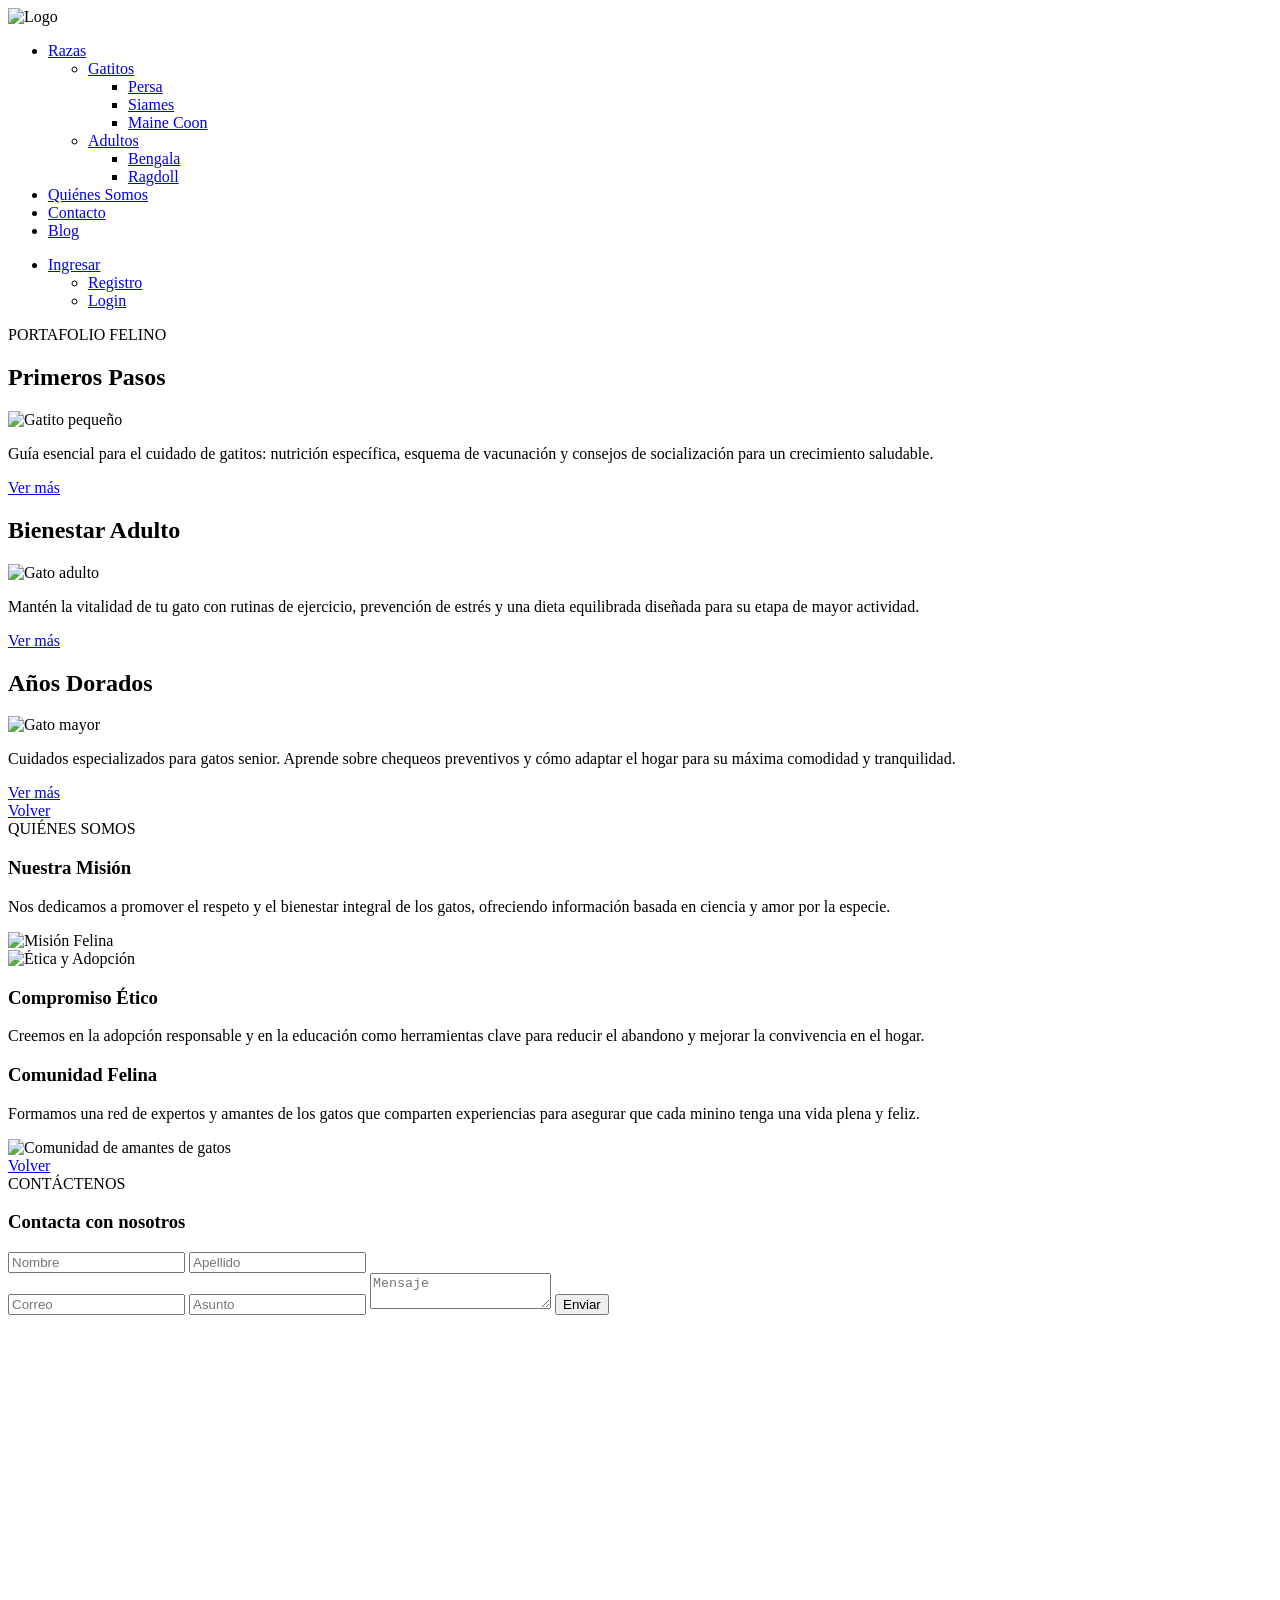
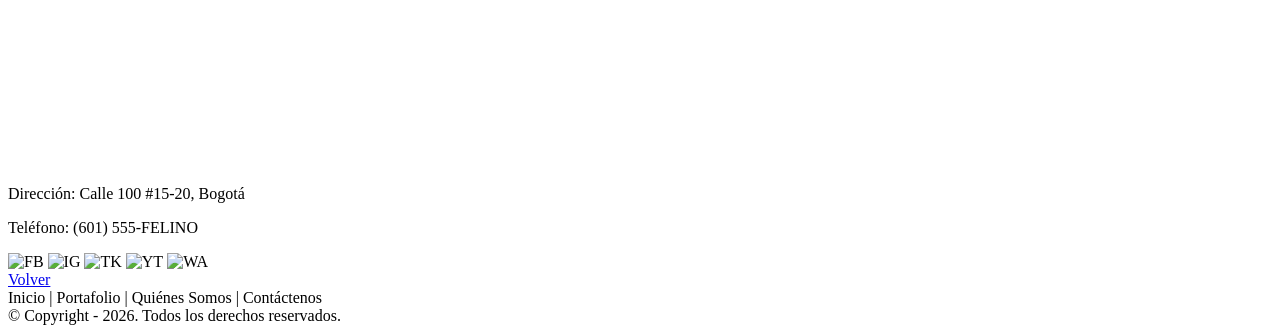
==== index.html @ 41f81889 "Front V2.0.2" ====
<!DOCTYPE html>
<html lang="es">
<head>
    <meta charset="utf-8">
    <meta name="viewport" content="width=device-width, initial-scale=1.0">
    <title>Feline Society | Directorio Profesional</title>
    <link rel="stylesheet" type="text/css" href="css/estilos.css">
    <link rel="shortcut icon" href="../PROYECTO_A/IMG/ICON.jpg">
</head>
<body>
    <div class="contenedor">
        <nav>
            <div class="logo borde">
                <img src="../PROYECTO_A/IMG/ICON.jpg" alt="Logo">
            </div>
            <div class="navegacion borde">
                <ul>
                    <li><a href="#portafolio">Razas</a>
                        <ul>
                            <li><a href="#">Gatitos</a>
                                <ul>
                                    <li><a href="#">Persa</a></li>
                                    <li><a href="#">Siames</a></li>
                                    <li><a href="#">Maine Coon</a></li>
                                </ul>
                            </li>
                            <li><a href="#">Adultos</a>
                                <ul>
                                    <li><a href="#">Bengala</a></li>
                                    <li><a href="#">Ragdoll</a></li>
                                </ul>
                            </li>
                        </ul>
                    </li>
                    <li><a href="#quienes-somos">Quiénes Somos</a></li>
                    <li><a href="#contactenos">Contacto</a></li>
                    <li><a href="#">Blog</a></li>
                </ul>
            </div>
            <div class="ingreso borde">
                <ul>
                    <li><a href="#">Ingresar</a>
                        <ul>
                            <li><a href="#">Registro</a></li>
                            <li><a href="html/ingreso.html">Login</a></li>
                        </ul>
                    </li>
                </ul>
            </div>
        </nav>

        <header class="borde"></header>

        <div class="borde titulo">PORTAFOLIO FELINO</div>
        <main id="portafolio">
            <div class="div-porta borde">
                <h2>Primeros Pasos</h2>
                <div class="circulo-img">
                    <img src="../PROYECTO_A/IMG/CAT1.jpg" alt="Gatito pequeño">
                </div> 
                <p>Guía esencial para el cuidado de gatitos: nutrición específica, esquema de vacunación y consejos de socialización para un crecimiento saludable.</p>
                <a href="#" class="ver-mas">Ver más</a>
            </div>

            <div class="div-porta borde">
                <h2>Bienestar Adulto</h2>
                <div class="circulo-img">
                    <img src="../PROYECTO_A/IMG/CAT2.jpg" alt="Gato adulto">
                </div>
                <p>Mantén la vitalidad de tu gato con rutinas de ejercicio, prevención de estrés y una dieta equilibrada diseñada para su etapa de mayor actividad.</p>
                <a href="#" class="ver-mas">Ver más</a>
            </div>

            <div class="div-porta borde">
                <h2>Años Dorados</h2>
                <div class="circulo-img">
                    <img src="../PROYECTO_A/IMG/CAT3.jpg" alt="Gato mayor">
                </div>
                <p>Cuidados especializados para gatos senior. Aprende sobre chequeos preventivos y cómo adaptar el hogar para su máxima comodidad y tranquilidad.</p>
                <a href="#" class="ver-mas">Ver más</a>
            </div>
            <a href="#" class="volver">Volver</a>
        </main>
            
        <div class="borde titulo">QUIÉNES SOMOS</div>
        <section id="quienes-somos">
            <div class="fila">
                <div class="col-ext-text borde">
                    <h3>Nuestra Misión</h3>
                    <p>Nos dedicamos a promover el respeto y el bienestar integral de los gatos, ofreciendo información basada en ciencia y amor por la especie.</p>
                </div>
                <div class="col-cen-img borde">
                    <div class="circulo-img-small">
                        <img src="../PROYECTO_A/IMG/CAT4.jpg" alt="Misión Felina">
                    </div>
                </div>
                <div class="col-ext-vacia borde"></div>
            </div>

            <div class="fila">
                <div class="col-ext-vacia borde"></div>
                <div class="col-cen-img borde">
                    <div class="circulo-img-small">
                        <img src="../PROYECTO_A/IMG/CAT5.jpg" alt="Ética y Adopción">
                    </div>
                </div>
                <div class="col-ext-text borde">
                    <h3>Compromiso Ético</h3>
                    <p>Creemos en la adopción responsable y en la educación como herramientas clave para reducir el abandono y mejorar la convivencia en el hogar.</p>
                </div>
            </div>

            <div class="fila">
                <div class="col-ext-text borde">
                    <h3>Comunidad Felina</h3>
                    <p>Formamos una red de expertos y amantes de los gatos que comparten experiencias para asegurar que cada minino tenga una vida plena y feliz.</p>
                </div>
                <div class="col-cen-img borde">
                    <div class="circulo-img-small">
                        <img src="../PROYECTO_A/IMG/CAT6.jpg" alt="Comunidad de amantes de gatos">
                    </div>
                </div>
                <div class="col-ext-vacia borde">
                    <a href="#" class="volver">Volver</a>
                </div>
            </div>
        </section>

        <div class="borde titulo">CONTÁCTENOS</div>
        <section id="contactenos">
            <div class="div-contacto-form borde">
                <h3>Contacta con nosotros</h3>
                <form>
                    <div class="fila-form">
                        <input type="text" placeholder="Nombre">
                        <input type="text" placeholder="Apellido">
                    </div>
                    <input type="email" placeholder="Correo" class="ancho-total">
                    <input type="text" placeholder="Asunto" class="ancho-total">
                    <textarea placeholder="Mensaje" class="ancho-total"></textarea>
                    <button type="submit">Enviar</button>
                </form>
            </div>

            <div class="div-contacto-info borde">
                <div class="mapa-placeholder borde">
                    <iframe src="https://www.google.com/maps/embed?pb=!1m18!1m12!1m3!1d930140.8835318934!2d-76.29162447112247!3d24.403459588131962!2m3!1f0!2f0!3f0!3m2!1i1024!2i768!4f13.1!3m3!1m2!1s0x8930efe2a3236c07%3A0xc01cbb5fd538dd5!2sIsla%20Cat%2C%20Bahamas!5e0!3m2!1ses-419!2sco!4v1773608436831!5m2!1ses-419!2sco" width="600" height="450" style="border:0;" allowfullscreen="" loading="lazy"></iframe>
                </div>
                <div class="info-texto">
                    <p>Dirección: Calle 100 #15-20, Bogotá</p>
                    <p>Teléfono: (601) 555-FELINO</p>
                    <div class="social-circles">
                        <span title="Facebook"><img src="img/fb-icon.png" alt="FB"></span>
                        <span title="Instagram"><img src="img/ig-icon.png" alt="IG"></span>
                        <span title="TikTok"><img src="img/tk-icon.png" alt="TK"></span>
                        <span title="YouTube"><img src="img/yt-icon.png" alt="YT"></span>
                        <span title="WhatsApp"><img src="img/wa-icon.png" alt="WA"></span>
                    </div>
                    <a href="#" class="volver">Volver</a>
                </div>
            </div>
        </section>
        <footer class="borde">
            <div class="f-links">Inicio | Portafolio | Quiénes Somos | Contáctenos</div>
            <div class="f-copy">© Copyright - 2026. Todos los derechos reservados.</div>
        </footer>
    </div>
</body>
</html>
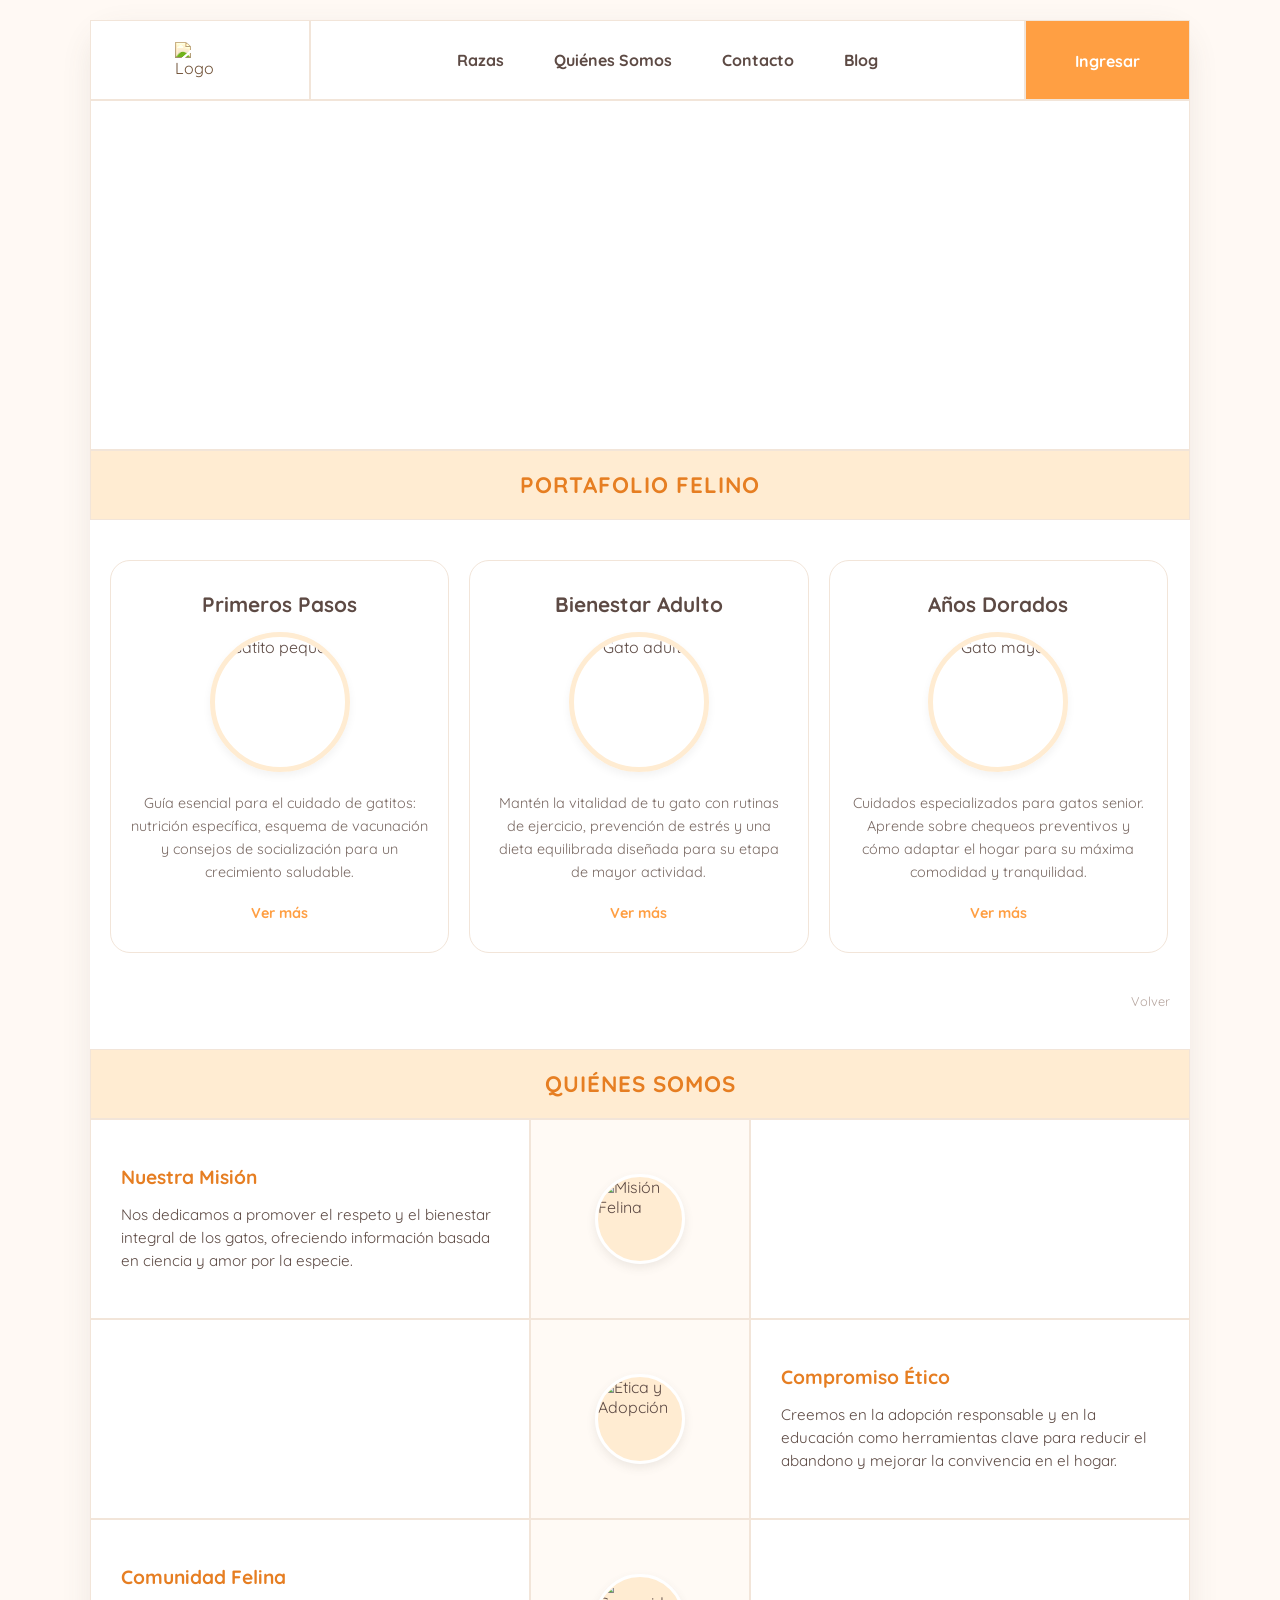
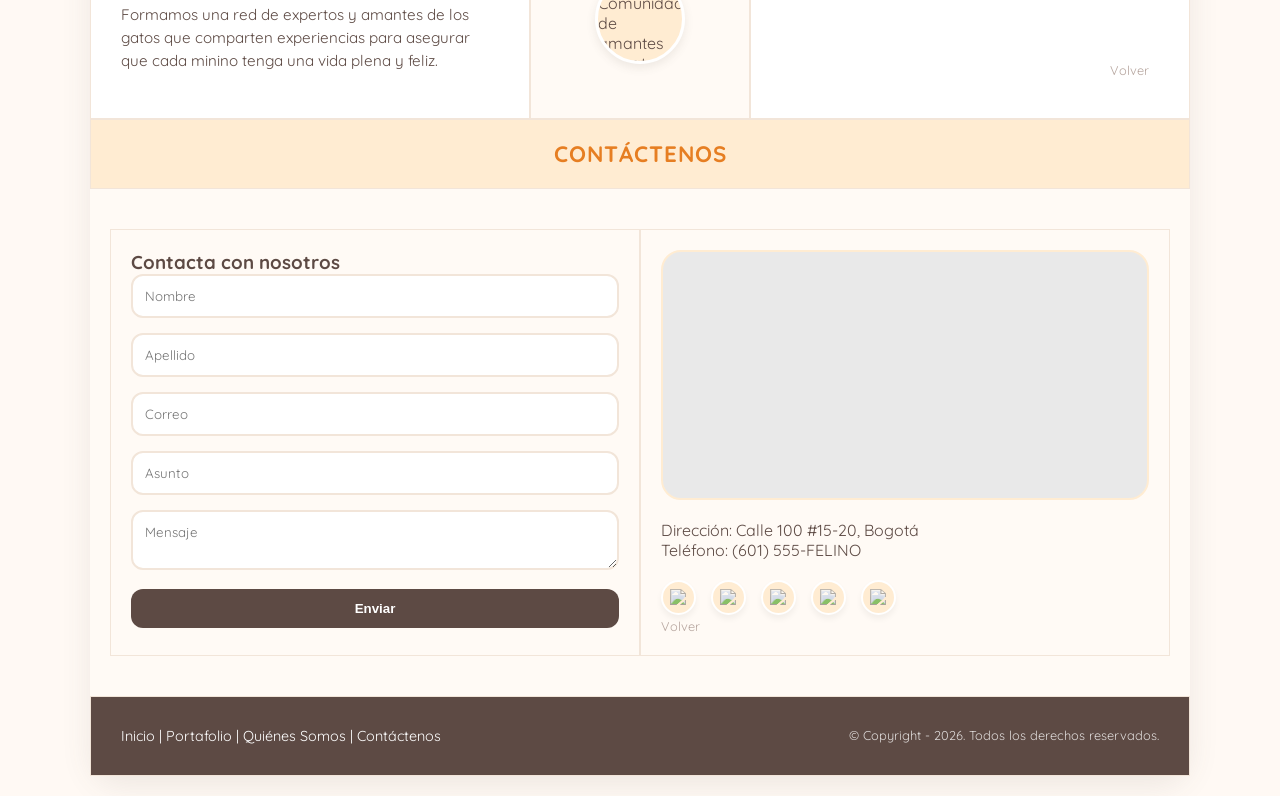
==== commit 564b8cc0: "Front V2.0.4" ====
--- a/index.html
+++ b/index.html
@@ -4,8 +4,8 @@
     <meta charset="utf-8">
     <meta name="viewport" content="width=device-width, initial-scale=1.0">
     <title>Feline Society | Directorio Profesional</title>
-    <link rel="stylesheet" type="text/css" href="css/estilos.css">
-    <link rel="shortcut icon" href="../PROYECTO_A/IMG/ICON.jpg">
+    <link rel="stylesheet" type="text/css" href="../CSS/estilos.css">
+    <link rel="shortcut icon" href="../ICON.jpg">
 </head>
 <body>
     <div class="contenedor">
@@ -42,7 +42,7 @@
                     <li><a href="#">Ingresar</a>
                         <ul>
                             <li><a href="#">Registro</a></li>
-                            <li><a href="html/ingreso.html">Login</a></li>
+                            <li><a href="../html/ingreso.html">Login</a></li>
                         </ul>
                     </li>
                 </ul>
--- a/CSS/estilos.css
+++ b/CSS/estilos.css
@@ -0,0 +1,506 @@
+@import url('https://fonts.googleapis.com/css2?family=Quicksand:wght@400;700&display=swap');
+
+/* Reset y Base. */
+* {
+    box-sizing: border-box;
+    margin: 0;
+    padding: 0;
+}
+
+body {
+    background-color: #fff9f4; /* Fondo crema muy suave */
+    background-image: url('../img/CATBG.jpg');
+    background-size: 100% 100%;
+    background-attachment: fixed;
+    font-family: 'Quicksand', sans-serif; /* Fuente redondeada y amigable */
+    color: #5d4a44; /* Marrón oscuro suave en lugar de negro puro */
+}
+
+.contenedor {
+    width: 95%;
+    max-width: 1100px;
+    margin: 20px auto;
+    background: #ffffff;
+    border-radius: 30px; 
+    overflow: visible; /* <--- CAMBIA ESTO (estaba en hidden) */
+    box-shadow: 0 10px 30px rgba(93, 74, 68, 0.1);
+    position: relative;
+}
+
+/* Estilo de Cajas Generales (Estructura Original) */
+.borde {
+    border: 1px solid #f2e5d9; /* Bordes muy sutiles */
+}
+
+.titulo {
+    padding: 20px;
+    text-align: center;
+    background-color: #ffecd2; /* Color melocotón */
+    color: #e67e22; /* Naranja vibrante pero cálido */
+    font-weight: 700;
+    font-size: 1.4em;
+    letter-spacing: 1px;
+    text-transform: uppercase;
+}
+
+/* --- INICIO NUEVA NAVEGACIÓN --- */
+nav {
+    height: 80px;
+    display: flex;
+    align-items: center;
+    justify-content: space-between; /* Esto mantiene el logo a la izquierda y el ingreso a la derecha */
+    background: #fff;
+    position: relative;
+    z-index: 1000;
+}
+
+/* Y añade esto para el logo */
+.logo {
+    width: 20%;
+    height: 100%;
+    display: flex;
+    justify-content: center;
+    align-items: center;
+    
+    /* EL CAMBIO CLAVE: Relleno para que el gato no toque los bordes */
+    padding: 10px; /* Ajusta este valor si quieres que el gato sea más grande o más pequeño */
+}
+
+.logo img {
+    /* Mantenemos tus estilos originales */
+    width: 50px; /* O 'height: 100%;' si prefieres que se estire a lo alto */
+    filter: sepia(0.5) saturate(2);
+}
+/* Lógica de Listas para Menú */
+nav ul {
+    list-style: none;
+    padding: 0;
+    margin: 0;
+}
+
+/* Nivel 0: Barra Horizontal */
+.navegacion > ul {
+    display: flex;
+    justify-content: center;
+    gap: 10px;
+}
+
+nav ul li {
+    position: relative; /* Base para posicionar submenús */
+}
+
+nav ul li a {
+    text-decoration: none;
+    color: #5d4a44;
+    font-weight: 700;
+    padding: 15px 20px;
+    display: block;
+    transition: color 0.3s, background 0.3s;
+}
+
+nav ul li a:hover {
+    color: #ff9f43;
+}
+
+/* Mostrar submenús al pasar el mouse */
+nav ul li:hover > ul {
+    display: block !important;
+}
+
+/* --- INICIO DE LA CORRECCIÓN DE BORDES CUADRADOS --- */
+/* Nivel 1: Primer Despliegue (Hacia abajo) */
+/* 1. Ocultar todos los niveles por defecto */
+nav ul li ul {
+    display: none;
+    position: absolute;
+    background-color: #ffffff;
+    min-width: 180px;
+    z-index: 1100;
+}
+
+nav ul li:hover > ul {
+    display: block !important;
+}
+/* Forzar a que los enlaces llenen todo el ancho y no dejen huecos */
+nav ul li ul li {
+    width: 100%;
+    display: block;
+}
+
+nav ul li ul li a {
+    display: block;
+    width: 100%;
+    text-align: left;
+    padding: 12px 15px;
+    background-color: #ffffff; /* Asegura el fondo en cada item */
+}
+
+/* Ajuste específico para que el Nivel 2 no se solape con el Nivel 1 */
+nav ul li ul li ul {
+    top: 0;
+    left: 100%; 
+    margin-left: 0; 
+    display: none;
+    position: absolute;
+    z-index: 1200;
+}
+
+/* Estilo especial para el área de Ingreso */
+.ingreso ul {
+    width: 100%;
+    height: 100%;
+}
+
+.ingreso > ul > li {
+    height: 80px;
+    display: flex;
+    align-items: center;
+    justify-content: center;
+    position: relative; /* ESTO ES CLAVE: Define de dónde cuelga el menú */
+}
+
+/* Busca esta sección en tu CSS y actualízala */
+.ingreso ul li ul {
+    top: 100%;    /* Empuja el menú al borde inferior de la barra de 80px */
+    right: 0;     /* Lo alinea al borde derecho para que no se salga de la pantalla */
+    left: auto;
+    position: absolute;
+    display: none;
+    background-color: #ffffff;
+    min-width: 180px;
+    box-shadow: 0 8px 15px rgba(0, 0, 0, 0.1);
+    z-index: 1100;
+}
+
+.ingreso a {
+    color: #fff;
+}
+
+.ingreso ul li ul li a {
+    color: #5d4a44; /* Letra oscura en el desplegable de ingreso */
+}
+/* --- FIN NUEVA NAVEGACIÓN --- */
+
+.navegacion {
+    width: 65%;
+    height: 100%;
+    display: flex;
+    justify-content: center;
+    gap: 25px;
+    align-items: center;
+}
+
+.navegacion a {
+    text-decoration: none;
+    color: #5d4a44;
+    font-weight: 700;
+    transition: color 0.3s;
+}
+
+.navegacion a:hover {
+    color: #ff9f43;
+}
+
+.ingreso {
+    width: 15%;
+    height: 100%;
+    display: flex;
+    justify-content: center;
+    align-items: center;
+    background: #ff9f43; /* Botón llamativo */
+}
+
+.ingreso a {
+    color: #fff;
+    text-decoration: none;
+    font-weight: 700;
+}
+
+/* Header */
+header {
+    height: 350px;
+    background-image: url('https://images.unsplash.com/photo-1514888286974-6c03e2ca1dba?auto=format&fit=crop&q=80&w=1200');
+    background-size: cover;
+    background-position: center;
+    border-bottom: 5px solid #ffecd2;
+}
+
+/* Esto obliga al contenedor principal a permitir que los elementos bajen */
+main#portafolio {
+    display: flex;
+    flex-wrap: wrap; 
+    padding: 40px 20px;
+    gap: 20px;
+}
+
+.div-porta {
+    width: calc(33.33% - 14px); /* Ajuste pequeño para que el gap no las empuje abajo */
+    padding: 30px 20px;
+    text-align: center;
+    background: #fff;
+    border-radius: 20px;
+    transition: all 0.3s ease;
+    display: flex;
+    flex-direction: column;
+    align-items: center;
+}
+
+/* Efecto Hover Amigable */
+.div-porta:hover {
+    transform: translateY(-10px);
+    background: #fffaf5;
+    box-shadow: 0 10px 20px rgba(93, 74, 68, 0.05);
+}
+
+/* Imágenes Circulares */
+.circulo-img {
+    width: 140px; /* Tamaño optimizado según imagen previa */
+    height: 140px;
+    border-radius: 50%;
+    overflow: hidden;
+    margin-bottom: 20px;
+    border: 5px solid #ffecd2; /* Borde melocotón suave */
+    box-shadow: 0 4px 8px rgba(0,0,0,0.05);
+}
+
+.circulo-img img {
+    width: 100%;
+    height: 100%;
+    object-fit: cover;
+    display: block;
+}
+
+/* Tipografía de la Tarjeta */
+.div-porta h2 {
+    color: #5d4a44;
+    margin-bottom: 15px;
+    font-size: 1.3em;
+}
+
+.div-porta p {
+    font-size: 0.9em;
+    line-height: 1.6;
+    color: #7a6a64;
+    margin-bottom: 20px;
+}
+
+/* Enlaces (Ver más / Volver) */
+.ver-mas {
+    color: #ff9f43;
+    text-decoration: none;
+    font-weight: 700;
+    font-size: 0.9em;
+    transition: color 0.3s;
+}
+
+.ver-mas:hover {
+    color: #e67e22;
+}
+
+/* Esto selecciona el enlace 'Volver' y lo empuja a la derecha */
+main#portafolio .volver {
+    display: block;      /* Para que reconozca los márgenes */
+    width: auto;         /* Que solo ocupe lo que mide el texto */
+    margin-left: auto;   /* EL TRUCO: empuja el elemento a la derecha */
+    margin-top: 20px;    /* Separa el link de las tarjetas */
+    text-decoration: none;
+    color: #b5a49d;
+    font-size: 0.8em;
+}
+
+.volver-seccion:hover {
+    color: #ff9f43;
+}
+
+/* Sección Quiénes Somos */
+#quienes-somos {
+    display: flex;
+    flex-direction: column;
+    background-color: #ffffff;
+}
+
+.fila {
+    display: flex;
+    width: 100%;
+    min-height: 200px; /* Altura mínima para que respete el wireframe */
+}
+
+/* Columna de Texto (40%) */
+.col-ext-text {
+    width: 40%;
+    padding: 30px;
+    display: flex;
+    flex-direction: column;
+    justify-content: center;
+    background-color: #fff;
+}
+
+/* Columna Central de la Imagen (20%) */
+.col-cen-img {
+    width: 20%;
+    display: flex;
+    justify-content: center;
+    align-items: center;
+    background-color: #fffaf5; /* Fondo muy suave para resaltar el eje */
+}
+
+/* Columna Vacía o con Botón (40%) */
+.col-ext-vacia {
+    width: 40%;
+    padding: 30px;
+    display: flex;
+    align-items: flex-end; /* Alinea el "Volver" abajo */
+    justify-content: flex-end;
+}
+
+/* Estilo de los Círculos Pequeños */
+.circulo-img-small {
+    width: 90px;
+    height: 90px;
+    border-radius: 50%;
+    background-color: #ffecd2;
+    border: 3px solid #fff;
+    box-shadow: 0 4px 10px rgba(93, 74, 68, 0.1);
+    overflow: hidden; /* Esto es clave para que la imagen se corte en círculo */
+    display: flex;
+    justify-content: center;
+    align-items: center;
+}
+
+.circulo-img-small img {
+    width: 100%;
+    height: 100%;
+    object-fit: cover; /* Esto hace que la imagen llene el círculo sin estirarse */
+    display: block;
+}
+
+/* Ajustes de Texto */
+.col-ext-text h3 {
+    color: #e67e22;
+    margin-bottom: 15px;
+    font-size: 1.2em;
+}
+
+.col-ext-text p {
+    font-size: 0.95em;
+    line-height: 1.5;
+    color: #5d4a44;
+}
+
+/* Link Volver en la esquina inferior */
+.volver {
+    font-size: 0.8em;
+    color: #b5a49d;
+    text-decoration: none;
+    transition: color 0.3s;
+}
+
+.volver:hover {
+    color: #ff9f43;
+}
+.col-ext-vacia { width: 40%; padding: 40px; position: relative; }
+
+/* Contacto */
+section#contactenos {
+    display: flex;
+    padding: 40px 20px;
+    background: #fffaf5;
+}
+
+.div-contacto-form {
+    width: 50%;
+    padding: 20px;
+}
+
+.div-contacto-info {
+    width: 50%;
+    padding: 20px;
+}
+
+input, textarea {
+    width: 100%;
+    padding: 12px;
+    margin-bottom: 15px;
+    border: 2px solid #f2e5d9;
+    border-radius: 12px;
+    background: #fff;
+    font-family: inherit;
+}
+
+button {
+    background: #5d4a44;
+    color: #fff;
+    padding: 12px 40px;
+    border: none;
+    border-radius: 12px;
+    font-weight: 700;
+    cursor: pointer;
+    width: 100%;
+}
+
+.mapa-placeholder {
+    height: 250px; /* Un poco más de altura para que luzca mejor */
+    background: #e9e9e9;
+    border-radius: 20px;
+    margin-bottom: 20px;
+    overflow: hidden; /* Corta las esquinas del mapa para que sean curvas */
+    border: 2px solid #ffecd2; /* Borde sutil a juego con el estilo */
+}
+
+.mapa-placeholder iframe {
+    width: 100%;
+    height: 100%;
+    border: 0;
+    display: block; /* Elimina espacios extra abajo */
+}
+
+.social-circles {
+    display: flex;
+    gap: 15px; /* Espacio entre los iconos */
+    margin-top: 20px;
+}
+
+.social-circles span {
+    width: 35px;
+    height: 35px;
+    border-radius: 50%;
+    background-color: #ffecd2; /* Color melocotón claro de fondo */
+    display: flex;
+    justify-content: center;
+    align-items: center;
+    cursor: pointer;
+    transition: all 0.3s ease; /* Transición suave */
+    border: 2px solid #fff;
+    box-shadow: 0 4px 6px rgba(0,0,0,0.05);
+}
+
+/* Efecto al pasar el mouse */
+.social-circles span:hover {
+    background-color: #ff9f43; /* Naranja vibrante al interactuar */
+    transform: scale(1.1); /* Se agranda un poquito */
+}
+
+/* Si decides poner imágenes dentro de los span */
+.social-circles span img {
+    width: 18px;
+    height: 18px;
+    opacity: 0.7;
+}
+
+.volver {
+    font-size: 0.8em;
+    color: #b5a49d;
+    text-decoration: none;
+}
+
+/* Footer */
+footer {
+    display: flex;
+    justify-content: space-between;
+    padding: 30px;
+    background: #5d4a44;
+    color: #fff;
+}
+
+.f-links { font-size: 0.9em; }
+.f-copy { font-size: 0.8em; opacity: 0.8; }
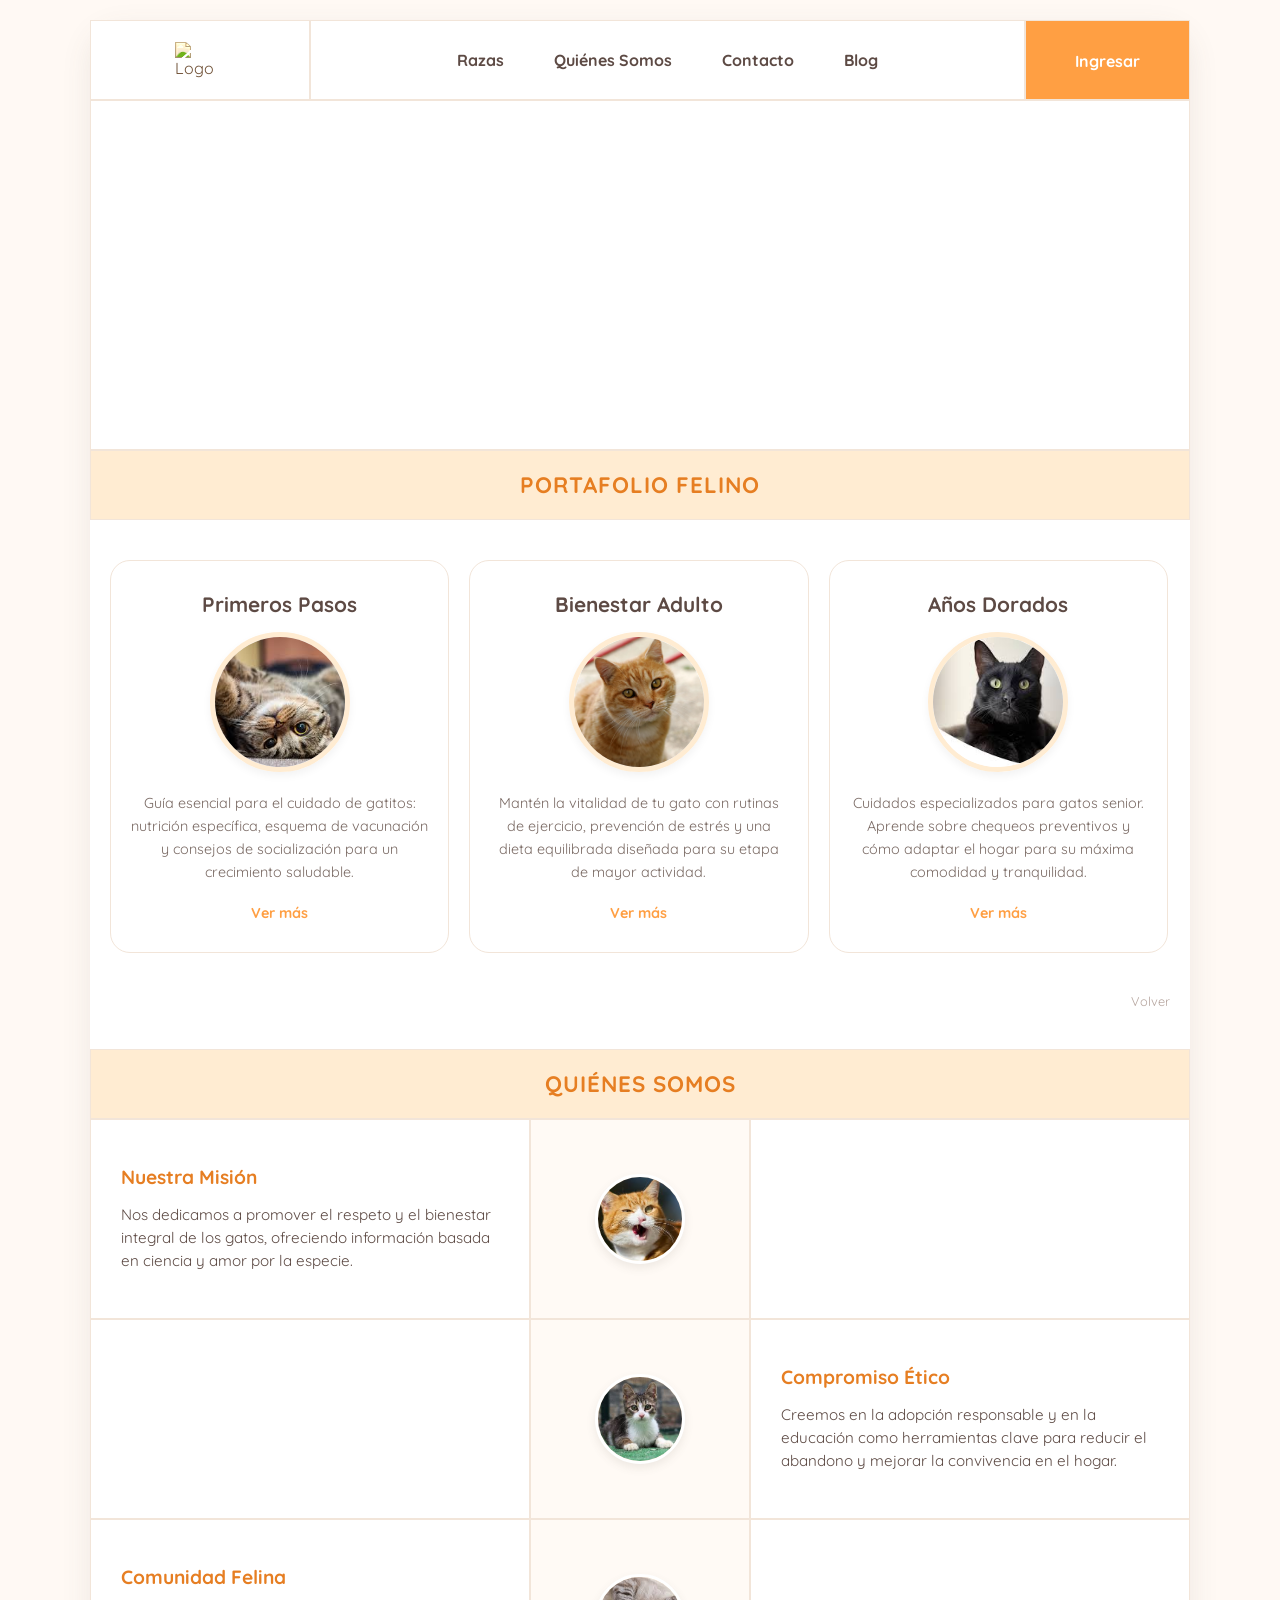
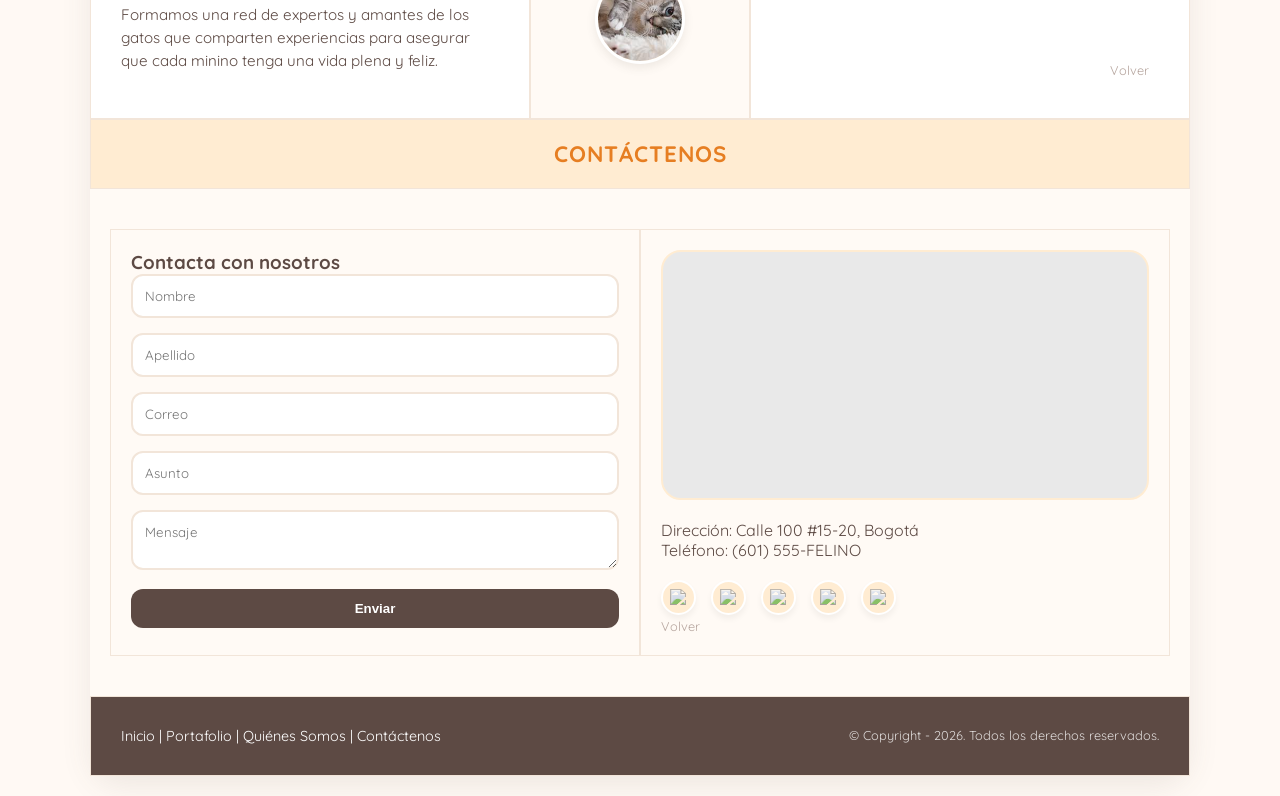
==== commit 55ff4db1: "Front V2.0.5" ====
--- a/index.html
+++ b/index.html
@@ -56,7 +56,7 @@
             <div class="div-porta borde">
                 <h2>Primeros Pasos</h2>
                 <div class="circulo-img">
-                    <img src="../PROYECTO_A/IMG/CAT1.jpg" alt="Gatito pequeño">
+                    <img src="../IMG/CAT1.jpg" alt="Gatito pequeño">
                 </div> 
                 <p>Guía esencial para el cuidado de gatitos: nutrición específica, esquema de vacunación y consejos de socialización para un crecimiento saludable.</p>
                 <a href="#" class="ver-mas">Ver más</a>
@@ -65,7 +65,7 @@
             <div class="div-porta borde">
                 <h2>Bienestar Adulto</h2>
                 <div class="circulo-img">
-                    <img src="../PROYECTO_A/IMG/CAT2.jpg" alt="Gato adulto">
+                    <img src="../IMG/CAT2.jpg" alt="Gato adulto">
                 </div>
                 <p>Mantén la vitalidad de tu gato con rutinas de ejercicio, prevención de estrés y una dieta equilibrada diseñada para su etapa de mayor actividad.</p>
                 <a href="#" class="ver-mas">Ver más</a>
@@ -74,7 +74,7 @@
             <div class="div-porta borde">
                 <h2>Años Dorados</h2>
                 <div class="circulo-img">
-                    <img src="../PROYECTO_A/IMG/CAT3.jpg" alt="Gato mayor">
+                    <img src="../IMG/CAT3.jpg" alt="Gato mayor">
                 </div>
                 <p>Cuidados especializados para gatos senior. Aprende sobre chequeos preventivos y cómo adaptar el hogar para su máxima comodidad y tranquilidad.</p>
                 <a href="#" class="ver-mas">Ver más</a>
@@ -91,7 +91,7 @@
                 </div>
                 <div class="col-cen-img borde">
                     <div class="circulo-img-small">
-                        <img src="../PROYECTO_A/IMG/CAT4.jpg" alt="Misión Felina">
+                        <img src="../IMG/CAT4.jpg" alt="Misión Felina">
                     </div>
                 </div>
                 <div class="col-ext-vacia borde"></div>
@@ -101,7 +101,7 @@
                 <div class="col-ext-vacia borde"></div>
                 <div class="col-cen-img borde">
                     <div class="circulo-img-small">
-                        <img src="../PROYECTO_A/IMG/CAT5.jpg" alt="Ética y Adopción">
+                        <img src="../IMG/CAT5.jpg" alt="Ética y Adopción">
                     </div>
                 </div>
                 <div class="col-ext-text borde">
@@ -117,7 +117,7 @@
                 </div>
                 <div class="col-cen-img borde">
                     <div class="circulo-img-small">
-                        <img src="../PROYECTO_A/IMG/CAT6.jpg" alt="Comunidad de amantes de gatos">
+                        <img src="../IMG/CAT6.jpg" alt="Comunidad de amantes de gatos">
                     </div>
                 </div>
                 <div class="col-ext-vacia borde">
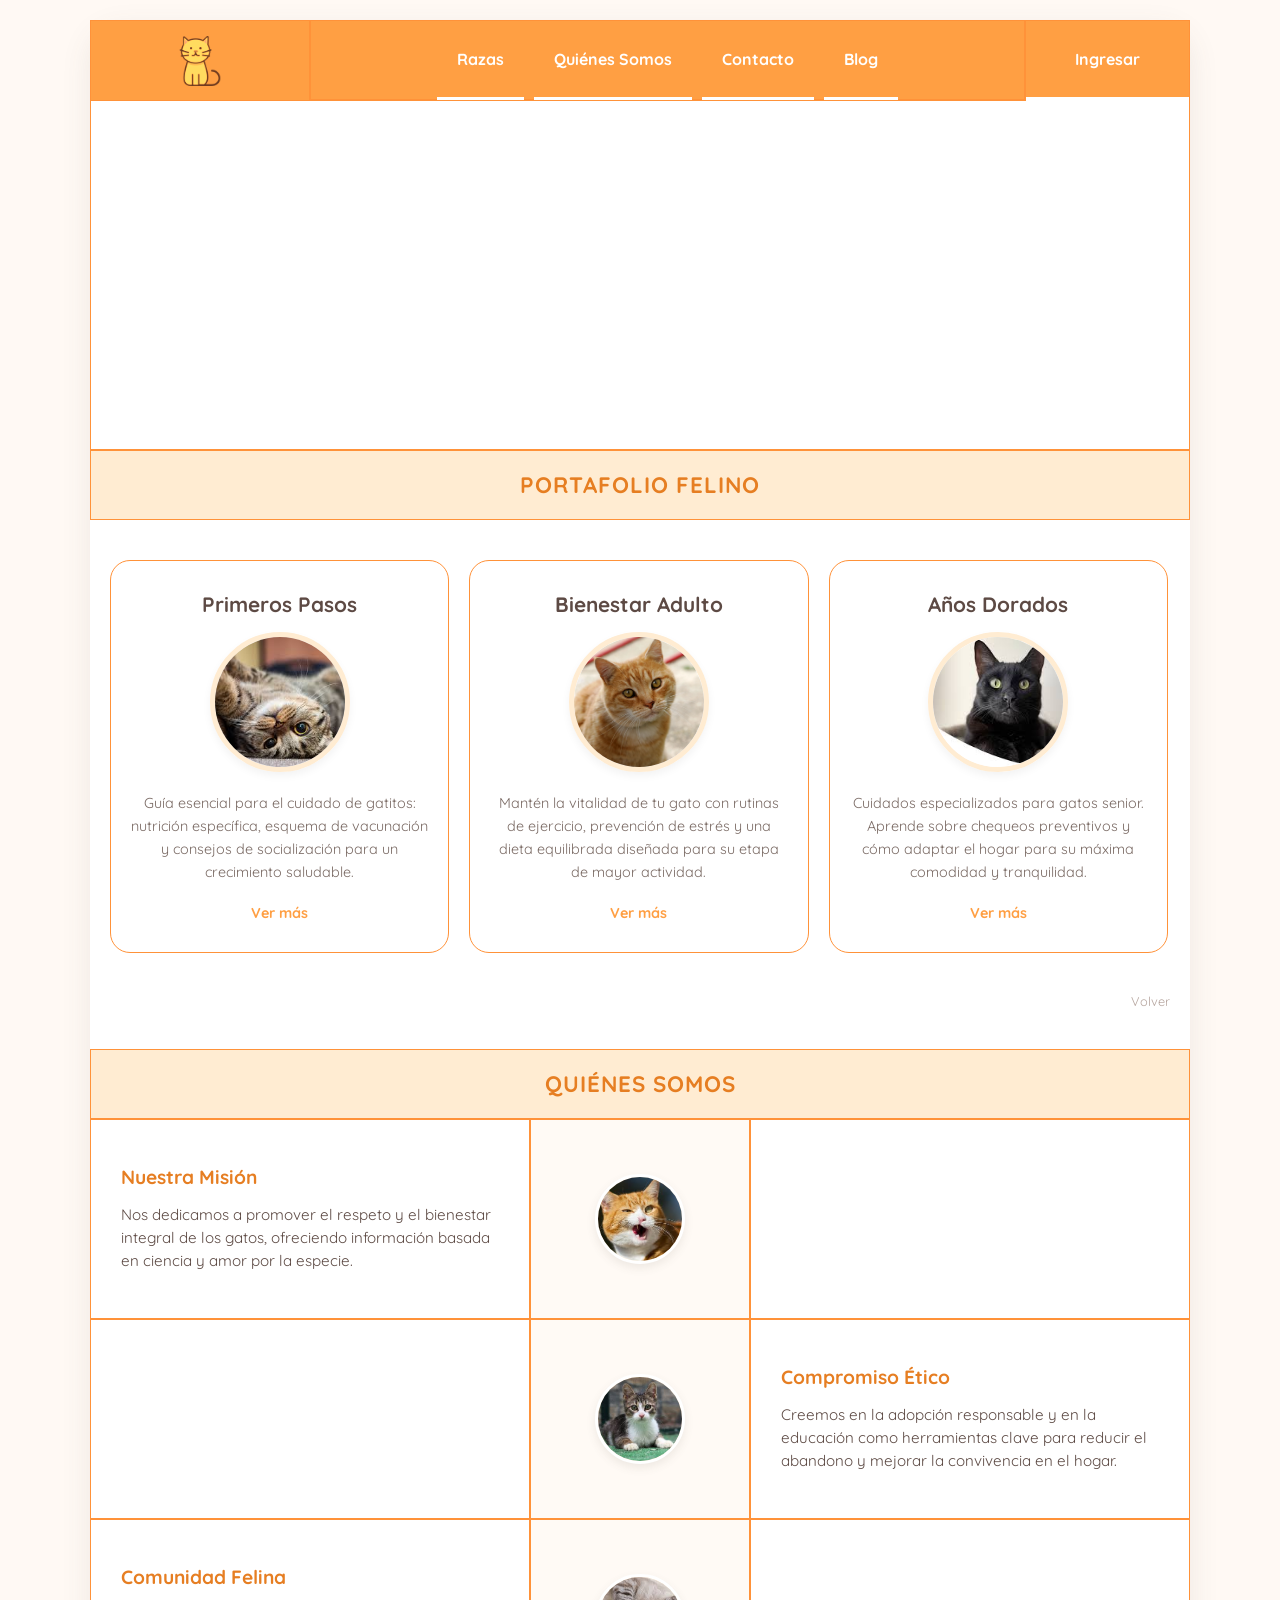
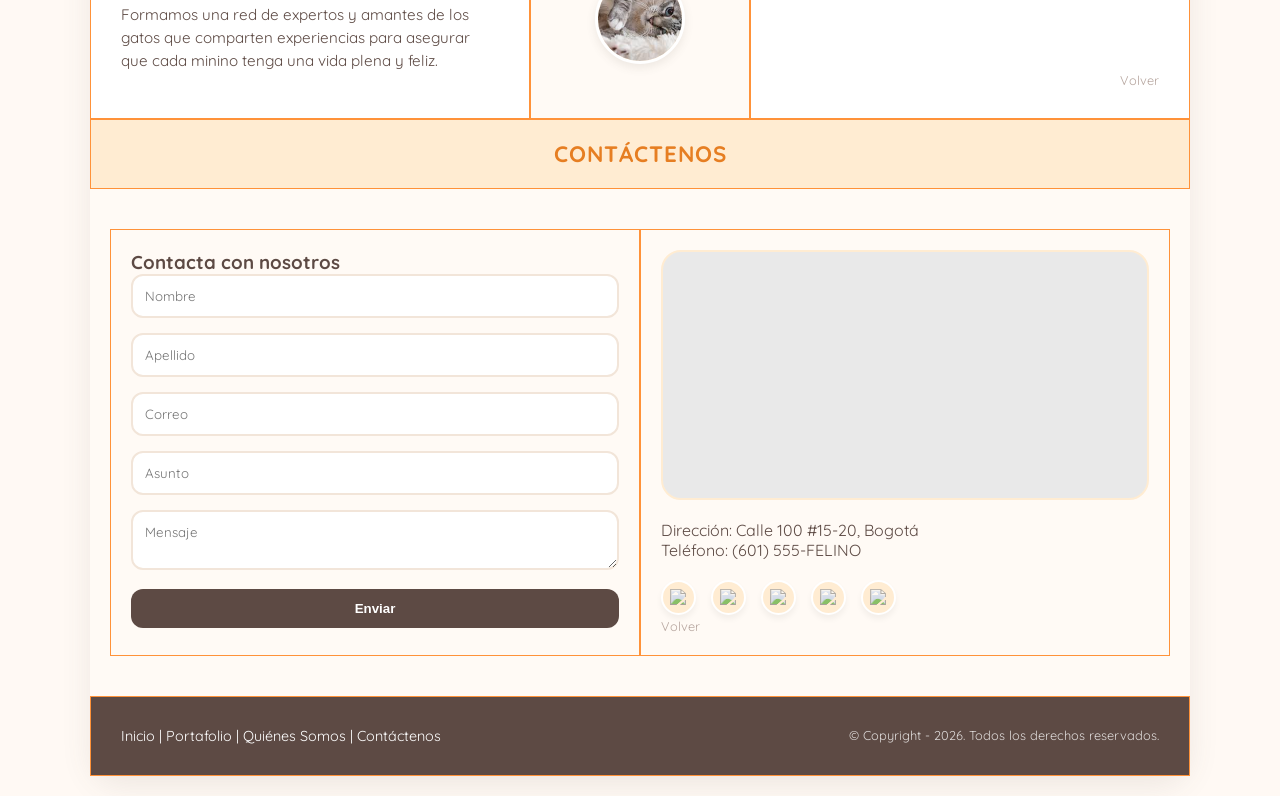
==== commit c8a698d5: "Front V2.0.4" ====
--- a/index.html
+++ b/index.html
@@ -5,13 +5,13 @@
     <meta name="viewport" content="width=device-width, initial-scale=1.0">
     <title>Feline Society | Directorio Profesional</title>
     <link rel="stylesheet" type="text/css" href="../CSS/estilos.css">
-    <link rel="shortcut icon" href="../ICON.jpg">
+    <link rel="shortcut icon" href="IMG/ICON.jpg">
 </head>
 <body>
     <div class="contenedor">
         <nav>
             <div class="logo borde">
-                <img src="../PROYECTO_A/IMG/ICON.jpg" alt="Logo">
+                <img src="IMG/ICON.jpg" alt="Logo">
             </div>
             <div class="navegacion borde">
                 <ul>
@@ -42,7 +42,7 @@
                     <li><a href="#">Ingresar</a>
                         <ul>
                             <li><a href="#">Registro</a></li>
-                            <li><a href="../html/ingreso.html">Login</a></li>
+                            <li><a href="html/ingreso.html">Login</a></li>
                         </ul>
                     </li>
                 </ul>
@@ -56,7 +56,7 @@
             <div class="div-porta borde">
                 <h2>Primeros Pasos</h2>
                 <div class="circulo-img">
-                    <img src="../IMG/CAT1.jpg" alt="Gatito pequeño">
+                    <img src="IMG/CAT1.jpg" alt="Gatito pequeño">
                 </div> 
                 <p>Guía esencial para el cuidado de gatitos: nutrición específica, esquema de vacunación y consejos de socialización para un crecimiento saludable.</p>
                 <a href="#" class="ver-mas">Ver más</a>
@@ -65,7 +65,7 @@
             <div class="div-porta borde">
                 <h2>Bienestar Adulto</h2>
                 <div class="circulo-img">
-                    <img src="../IMG/CAT2.jpg" alt="Gato adulto">
+                    <img src="IMG/CAT2.jpg" alt="Gato adulto">
                 </div>
                 <p>Mantén la vitalidad de tu gato con rutinas de ejercicio, prevención de estrés y una dieta equilibrada diseñada para su etapa de mayor actividad.</p>
                 <a href="#" class="ver-mas">Ver más</a>
@@ -74,7 +74,7 @@
             <div class="div-porta borde">
                 <h2>Años Dorados</h2>
                 <div class="circulo-img">
-                    <img src="../IMG/CAT3.jpg" alt="Gato mayor">
+                    <img src="IMG/CAT3.jpg" alt="Gato mayor">
                 </div>
                 <p>Cuidados especializados para gatos senior. Aprende sobre chequeos preventivos y cómo adaptar el hogar para su máxima comodidad y tranquilidad.</p>
                 <a href="#" class="ver-mas">Ver más</a>
@@ -91,7 +91,7 @@
                 </div>
                 <div class="col-cen-img borde">
                     <div class="circulo-img-small">
-                        <img src="../IMG/CAT4.jpg" alt="Misión Felina">
+                        <img src="IMG/CAT4.jpg" alt="Misión Felina">
                     </div>
                 </div>
                 <div class="col-ext-vacia borde"></div>
@@ -101,7 +101,7 @@
                 <div class="col-ext-vacia borde"></div>
                 <div class="col-cen-img borde">
                     <div class="circulo-img-small">
-                        <img src="../IMG/CAT5.jpg" alt="Ética y Adopción">
+                        <img src="IMG/CAT5.jpg" alt="Ética y Adopción">
                     </div>
                 </div>
                 <div class="col-ext-text borde">
@@ -117,7 +117,7 @@
                 </div>
                 <div class="col-cen-img borde">
                     <div class="circulo-img-small">
-                        <img src="../IMG/CAT6.jpg" alt="Comunidad de amantes de gatos">
+                        <img src="IMG/CAT6.jpg" alt="Comunidad de amantes de gatos">
                     </div>
                 </div>
                 <div class="col-ext-vacia borde">
--- a/CSS/estilos.css
+++ b/CSS/estilos.css
@@ -8,12 +8,12 @@
 }
 
 body {
-    background-color: #fff9f4; /* Fondo crema muy suave */
+    background-color: #fff9f4; 
     background-image: url('../img/CATBG.jpg');
     background-size: 100% 100%;
     background-attachment: fixed;
-    font-family: 'Quicksand', sans-serif; /* Fuente redondeada y amigable */
-    color: #5d4a44; /* Marrón oscuro suave en lugar de negro puro */
+    font-family: 'Quicksand', sans-serif; 
+    color: #5d4a44; 
 }
 
 .contenedor {
@@ -22,63 +22,65 @@
     margin: 20px auto;
     background: #ffffff;
     border-radius: 30px; 
-    overflow: visible; /* <--- CAMBIA ESTO (estaba en hidden) */
+    overflow: visible; 
     box-shadow: 0 10px 30px rgba(93, 74, 68, 0.1);
     position: relative;
 }
 
-/* Estilo de Cajas Generales (Estructura Original) */
 .borde {
-    border: 1px solid #f2e5d9; /* Bordes muy sutiles */
+    border: 1px solid #ff9239; 
 }
 
 .titulo {
     padding: 20px;
     text-align: center;
-    background-color: #ffecd2; /* Color melocotón */
-    color: #e67e22; /* Naranja vibrante pero cálido */
+    background-color: #ffecd2; 
+    color: #e67e22; 
     font-weight: 700;
     font-size: 1.4em;
     letter-spacing: 1px;
     text-transform: uppercase;
 }
 
-/* --- INICIO NUEVA NAVEGACIÓN --- */
+/* --- NAVEGACIÓN --- */
 nav {
     height: 80px;
     display: flex;
     align-items: center;
-    justify-content: space-between; /* Esto mantiene el logo a la izquierda y el ingreso a la derecha */
-    background: #fff;
-    position: relative;
-    z-index: 1000;
-}
-
-/* Y añade esto para el logo */
+    justify-content: space-between;
+    background: #ff9f43; 
+    border-bottom: none; 
+}
+
 .logo {
     width: 20%;
     height: 100%;
     display: flex;
     justify-content: center;
     align-items: center;
-    
-    /* EL CAMBIO CLAVE: Relleno para que el gato no toque los bordes */
-    padding: 10px; /* Ajusta este valor si quieres que el gato sea más grande o más pequeño */
+    padding: 10px; 
+    border-bottom: none !important;
 }
 
 .logo img {
-    /* Mantenemos tus estilos originales */
-    width: 50px; /* O 'height: 100%;' si prefieres que se estire a lo alto */
+    width: 50px; 
     filter: sepia(0.5) saturate(2);
 }
-/* Lógica de Listas para Menú */
+
 nav ul {
     list-style: none;
     padding: 0;
     margin: 0;
 }
 
-/* Nivel 0: Barra Horizontal */
+.navegacion {
+    width: 65%;
+    height: 100%;
+    display: flex;
+    justify-content: center;
+    align-items: center;
+}
+
 .navegacion > ul {
     display: flex;
     justify-content: center;
@@ -86,134 +88,100 @@
 }
 
 nav ul li {
-    position: relative; /* Base para posicionar submenús */
+    display: flex;
+    align-items: stretch;
+    position: relative; 
 }
 
 nav ul li a {
     text-decoration: none;
-    color: #5d4a44;
+    color: #ffffff;
     font-weight: 700;
-    padding: 15px 20px;
-    display: block;
-    transition: color 0.3s, background 0.3s;
+    padding: 0 20px;
+    height: 80px;
+    display: flex;
+    align-items: center;
+    box-sizing: border-box;
+    transition: background 0.3s;
+    border-bottom: 3px solid #ffffff; 
 }
 
 nav ul li a:hover {
-    color: #ff9f43;
-}
-
-/* Mostrar submenús al pasar el mouse */
-nav ul li:hover > ul {
-    display: block !important;
-}
-
-/* --- INICIO DE LA CORRECCIÓN DE BORDES CUADRADOS --- */
-/* Nivel 1: Primer Despliegue (Hacia abajo) */
-/* 1. Ocultar todos los niveles por defecto */
+    background-color: rgba(0, 0, 0, 0.4); 
+}
+
+/* Nivel 1: Despliegue hacia abajo (General) */
 nav ul li ul {
     display: none;
     position: absolute;
-    background-color: #ffffff;
+    background-color: rgba(0, 0, 0, 0.9); 
     min-width: 180px;
+    top: 80px; 
+    left: 0;
     z-index: 1100;
 }
 
 nav ul li:hover > ul {
     display: block !important;
 }
-/* Forzar a que los enlaces llenen todo el ancho y no dejen huecos */
-nav ul li ul li {
-    width: 100%;
-    display: block;
-}
-
-nav ul li ul li a {
-    display: block;
-    width: 100%;
-    text-align: left;
-    padding: 12px 15px;
-    background-color: #ffffff; /* Asegura el fondo en cada item */
-}
-
-/* Ajuste específico para que el Nivel 2 no se solape con el Nivel 1 */
-nav ul li ul li ul {
-    top: 0;
-    left: 100%; 
-    margin-left: 0; 
-    display: none;
+
+/* --- NIVEL 2: DESPLIEGUES LATERALES (Solo navegación central) --- */
+.navegacion li ul li ul {
+    left: 100%;    /* EL CAMBIO: 100% asegura que empiece justo donde termina el anterior */
+    margin-left: 0px; /* Un pequeño espacio extra para que no estén pegados piel con piel */
+    top: 2px;      
     position: absolute;
-    z-index: 1200;
-}
-
-/* Estilo especial para el área de Ingreso */
-.ingreso ul {
-    width: 100%;
-    height: 100%;
-}
-
-.ingreso > ul > li {
-    height: 80px;
-    display: flex;
-    align-items: center;
-    justify-content: center;
-    position: relative; /* ESTO ES CLAVE: Define de dónde cuelga el menú */
-}
-
-/* Busca esta sección en tu CSS y actualízala */
-.ingreso ul li ul {
-    top: 100%;    /* Empuja el menú al borde inferior de la barra de 80px */
-    right: 0;     /* Lo alinea al borde derecho para que no se salga de la pantalla */
-    left: auto;
-    position: absolute;
-    display: none;
-    background-color: #ffffff;
-    min-width: 180px;
-    box-shadow: 0 8px 15px rgba(0, 0, 0, 0.1);
-    z-index: 1100;
-}
-
-.ingreso a {
-    color: #fff;
-}
-
-.ingreso ul li ul li a {
-    color: #5d4a44; /* Letra oscura en el desplegable de ingreso */
-}
-/* --- FIN NUEVA NAVEGACIÓN --- */
-
-.navegacion {
-    width: 65%;
-    height: 100%;
-    display: flex;
-    justify-content: center;
-    gap: 25px;
-    align-items: center;
-}
-
-.navegacion a {
-    text-decoration: none;
-    color: #5d4a44;
-    font-weight: 700;
-    transition: color 0.3s;
-}
-
-.navegacion a:hover {
-    color: #ff9f43;
-}
-
+}
+
+.navegacion li ul li a {
+    width: 100%;
+    justify-content: center;
+    height: auto;
+    padding: 15px;
+    border-bottom: 2px solid #ffffff;
+    margin: 0;
+}
+
+/* --- AREA DE INGRESO (Vertical y Naranja) --- */
 .ingreso {
     width: 15%;
-    height: 100%;
-    display: flex;
-    justify-content: center;
-    align-items: center;
-    background: #ff9f43; /* Botón llamativo */
-}
-
-.ingreso a {
-    color: #fff;
-    text-decoration: none;
-    font-weight: 700;
+    height: 80px;
+    background: #ff9f43; 
+    display: flex;
+}
+
+.ingreso > ul {
+    width: 100%;
+}
+
+.ingreso > ul > li {
+    width: 100%;
+    height: 80px;
+}
+
+.ingreso > ul > li > a {
+    width: 100%;
+    justify-content: center;
+    border-bottom: 4px solid #ffffff;
+    
+}
+
+.ingreso ul li ul {
+    top: 80px;    
+    right: 0;     
+    left: auto;   
+    background-color: #ff9f43; 
+    min-width: 100%; 
+}
+
+.ingreso ul li ul li a {
+    display: flex;         /* Cambia de inline a flex */
+    width: 100%;           /* Estira el enlace al 100% del menú */
+    justify-content: center;
+    padding: 15px;         /* Espacio parejo */
+    color: #ffffff !important;
+    border-bottom: 2px solid #ffffff;
+    margin: 0;             /* IMPORTANTE: Pon esto en 0 para eliminar el hueco */
 }
 
 /* Header */
@@ -225,7 +193,8 @@
     border-bottom: 5px solid #ffecd2;
 }
 
-/* Esto obliga al contenedor principal a permitir que los elementos bajen */
+/* --- NO TOCAR NADA DESDE AQUÍ HACIA ABAJO AUN... --- */
+
 main#portafolio {
     display: flex;
     flex-wrap: wrap; 
@@ -234,7 +203,7 @@
 }
 
 .div-porta {
-    width: calc(33.33% - 14px); /* Ajuste pequeño para que el gap no las empuje abajo */
+    width: calc(33.33% - 14px); 
     padding: 30px 20px;
     text-align: center;
     background: #fff;
@@ -245,21 +214,19 @@
     align-items: center;
 }
 
-/* Efecto Hover Amigable */
 .div-porta:hover {
     transform: translateY(-10px);
     background: #fffaf5;
     box-shadow: 0 10px 20px rgba(93, 74, 68, 0.05);
 }
 
-/* Imágenes Circulares */
 .circulo-img {
-    width: 140px; /* Tamaño optimizado según imagen previa */
+    width: 140px; 
     height: 140px;
     border-radius: 50%;
     overflow: hidden;
     margin-bottom: 20px;
-    border: 5px solid #ffecd2; /* Borde melocotón suave */
+    border: 5px solid #ffecd2; 
     box-shadow: 0 4px 8px rgba(0,0,0,0.05);
 }
 
@@ -270,7 +237,6 @@
     display: block;
 }
 
-/* Tipografía de la Tarjeta */
 .div-porta h2 {
     color: #5d4a44;
     margin-bottom: 15px;
@@ -284,7 +250,6 @@
     margin-bottom: 20px;
 }
 
-/* Enlaces (Ver más / Volver) */
 .ver-mas {
     color: #ff9f43;
     text-decoration: none;
@@ -297,12 +262,11 @@
     color: #e67e22;
 }
 
-/* Esto selecciona el enlace 'Volver' y lo empuja a la derecha */
 main#portafolio .volver {
-    display: block;      /* Para que reconozca los márgenes */
-    width: auto;         /* Que solo ocupe lo que mide el texto */
-    margin-left: auto;   /* EL TRUCO: empuja el elemento a la derecha */
-    margin-top: 20px;    /* Separa el link de las tarjetas */
+    display: block;      
+    width: auto;          
+    margin-left: auto;    
+    margin-top: 20px;    
     text-decoration: none;
     color: #b5a49d;
     font-size: 0.8em;
@@ -312,7 +276,6 @@
     color: #ff9f43;
 }
 
-/* Sección Quiénes Somos */
 #quienes-somos {
     display: flex;
     flex-direction: column;
@@ -322,10 +285,9 @@
 .fila {
     display: flex;
     width: 100%;
-    min-height: 200px; /* Altura mínima para que respete el wireframe */
-}
-
-/* Columna de Texto (40%) */
+    min-height: 200px; 
+}
+
 .col-ext-text {
     width: 40%;
     padding: 30px;
@@ -335,25 +297,22 @@
     background-color: #fff;
 }
 
-/* Columna Central de la Imagen (20%) */
 .col-cen-img {
     width: 20%;
     display: flex;
     justify-content: center;
     align-items: center;
-    background-color: #fffaf5; /* Fondo muy suave para resaltar el eje */
-}
-
-/* Columna Vacía o con Botón (40%) */
+    background-color: #fffaf5; 
+}
+
 .col-ext-vacia {
     width: 40%;
     padding: 30px;
     display: flex;
-    align-items: flex-end; /* Alinea el "Volver" abajo */
+    align-items: flex-end; 
     justify-content: flex-end;
 }
 
-/* Estilo de los Círculos Pequeños */
 .circulo-img-small {
     width: 90px;
     height: 90px;
@@ -361,7 +320,7 @@
     background-color: #ffecd2;
     border: 3px solid #fff;
     box-shadow: 0 4px 10px rgba(93, 74, 68, 0.1);
-    overflow: hidden; /* Esto es clave para que la imagen se corte en círculo */
+    overflow: hidden; 
     display: flex;
     justify-content: center;
     align-items: center;
@@ -370,11 +329,10 @@
 .circulo-img-small img {
     width: 100%;
     height: 100%;
-    object-fit: cover; /* Esto hace que la imagen llene el círculo sin estirarse */
+    object-fit: cover; 
     display: block;
 }
 
-/* Ajustes de Texto */
 .col-ext-text h3 {
     color: #e67e22;
     margin-bottom: 15px;
@@ -387,7 +345,6 @@
     color: #5d4a44;
 }
 
-/* Link Volver en la esquina inferior */
 .volver {
     font-size: 0.8em;
     color: #b5a49d;
@@ -398,9 +355,7 @@
 .volver:hover {
     color: #ff9f43;
 }
-.col-ext-vacia { width: 40%; padding: 40px; position: relative; }
-
-/* Contacto */
+
 section#contactenos {
     display: flex;
     padding: 40px 20px;
@@ -439,24 +394,24 @@
 }
 
 .mapa-placeholder {
-    height: 250px; /* Un poco más de altura para que luzca mejor */
+    height: 250px; 
     background: #e9e9e9;
     border-radius: 20px;
     margin-bottom: 20px;
-    overflow: hidden; /* Corta las esquinas del mapa para que sean curvas */
-    border: 2px solid #ffecd2; /* Borde sutil a juego con el estilo */
+    overflow: hidden; 
+    border: 2px solid #ffecd2; 
 }
 
 .mapa-placeholder iframe {
     width: 100%;
     height: 100%;
     border: 0;
-    display: block; /* Elimina espacios extra abajo */
+    display: block; 
 }
 
 .social-circles {
     display: flex;
-    gap: 15px; /* Espacio entre los iconos */
+    gap: 15px; 
     margin-top: 20px;
 }
 
@@ -464,36 +419,27 @@
     width: 35px;
     height: 35px;
     border-radius: 50%;
-    background-color: #ffecd2; /* Color melocotón claro de fondo */
+    background-color: #ffecd2; 
     display: flex;
     justify-content: center;
     align-items: center;
     cursor: pointer;
-    transition: all 0.3s ease; /* Transición suave */
+    transition: all 0.3s ease; 
     border: 2px solid #fff;
     box-shadow: 0 4px 6px rgba(0,0,0,0.05);
 }
 
-/* Efecto al pasar el mouse */
 .social-circles span:hover {
-    background-color: #ff9f43; /* Naranja vibrante al interactuar */
-    transform: scale(1.1); /* Se agranda un poquito */
-}
-
-/* Si decides poner imágenes dentro de los span */
+    background-color: #ff9f43; 
+    transform: scale(1.1); 
+}
+
 .social-circles span img {
     width: 18px;
     height: 18px;
     opacity: 0.7;
 }
 
-.volver {
-    font-size: 0.8em;
-    color: #b5a49d;
-    text-decoration: none;
-}
-
-/* Footer */
 footer {
     display: flex;
     justify-content: space-between;
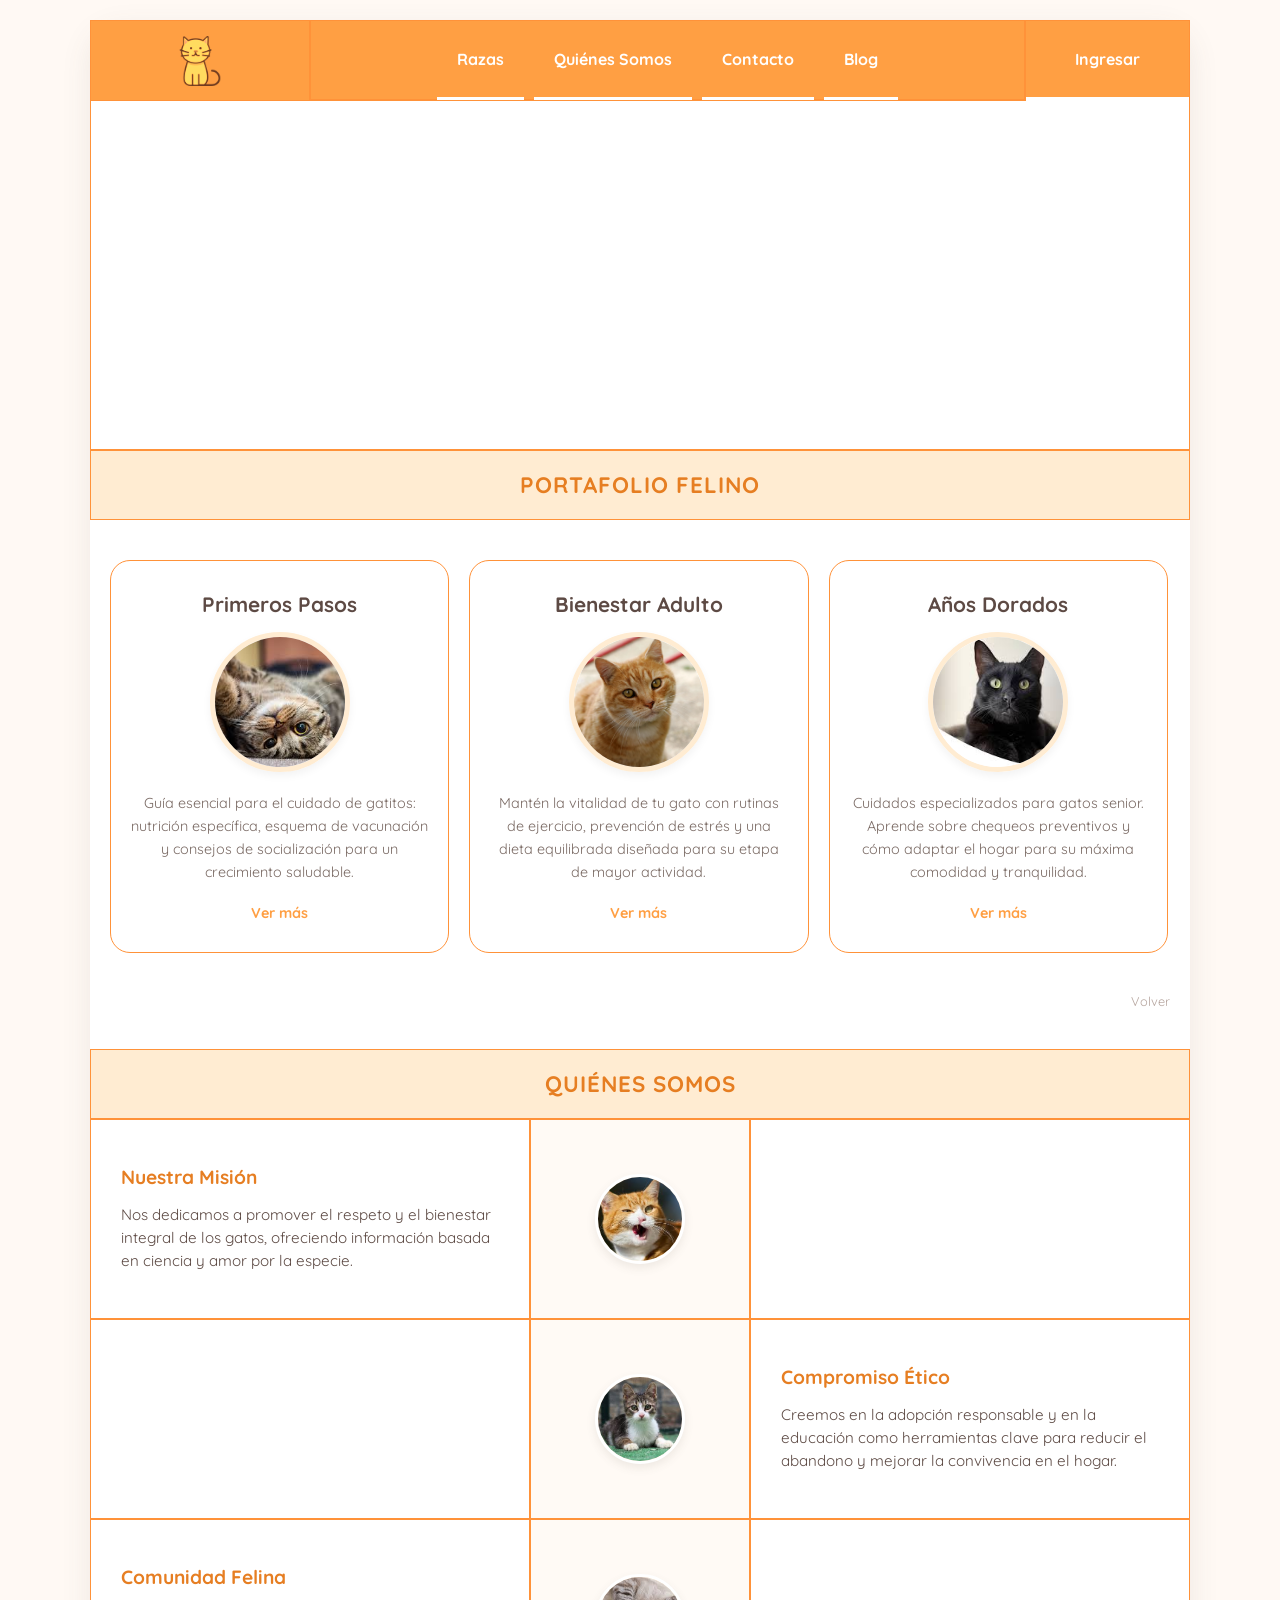
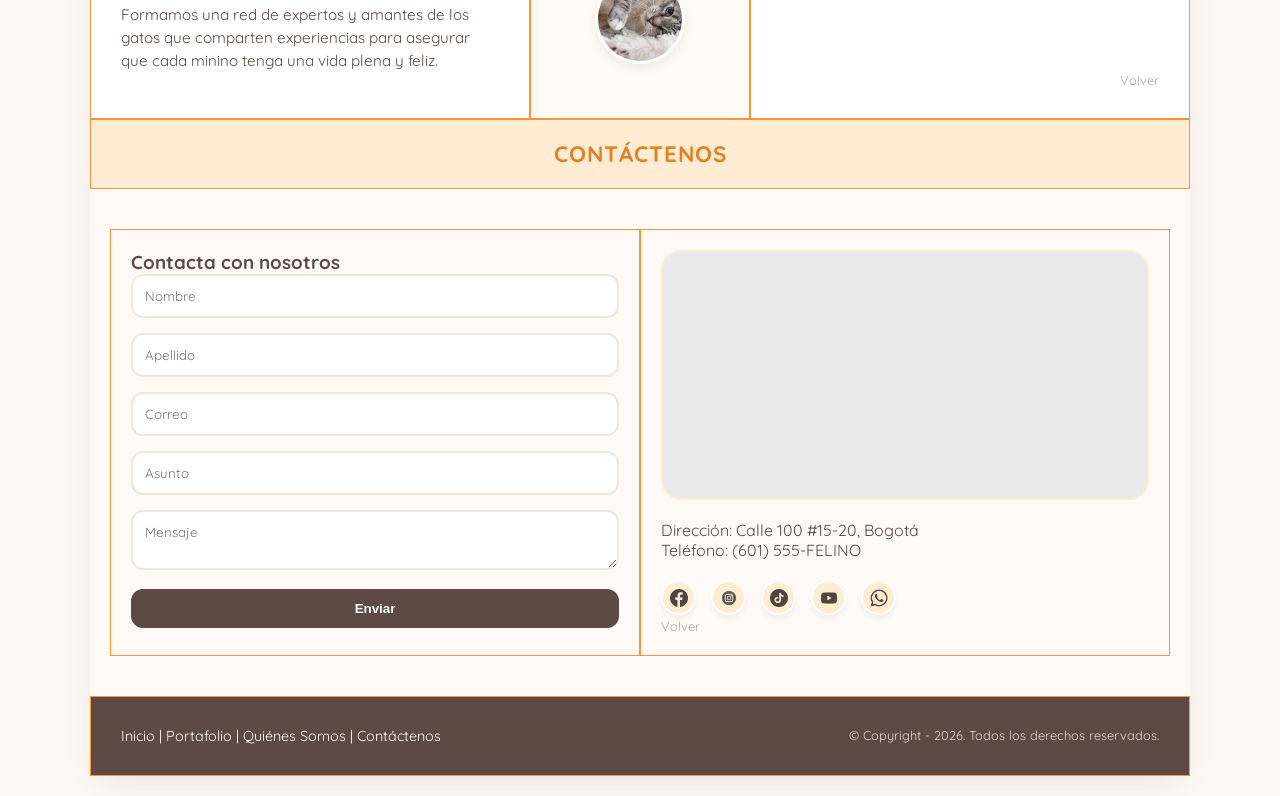
==== commit 5d4f2f62: "Front V2.1.2 Pending Pag16" ====
--- a/index.html
+++ b/index.html
@@ -4,7 +4,7 @@
     <meta charset="utf-8">
     <meta name="viewport" content="width=device-width, initial-scale=1.0">
     <title>Feline Society | Directorio Profesional</title>
-    <link rel="stylesheet" type="text/css" href="../CSS/estilos.css">
+    <link rel="stylesheet" type="text/css" href="CSS/estilos.css">
     <link rel="shortcut icon" href="IMG/ICON.jpg">
 </head>
 <body>
@@ -150,11 +150,11 @@
                     <p>Dirección: Calle 100 #15-20, Bogotá</p>
                     <p>Teléfono: (601) 555-FELINO</p>
                     <div class="social-circles">
-                        <span title="Facebook"><img src="img/fb-icon.png" alt="FB"></span>
-                        <span title="Instagram"><img src="img/ig-icon.png" alt="IG"></span>
-                        <span title="TikTok"><img src="img/tk-icon.png" alt="TK"></span>
-                        <span title="YouTube"><img src="img/yt-icon.png" alt="YT"></span>
-                        <span title="WhatsApp"><img src="img/wa-icon.png" alt="WA"></span>
+                        <span title="Facebook"><img src="IMG/fb-icon.png" alt="FB"></span>
+                        <span title="Instagram"><img src="IMG/ig-icon.png" alt="IG"></span>
+                        <span title="TikTok"><img src="IMG/tk-icon.png" alt="TK"></span>
+                        <span title="YouTube"><img src="IMG/yt-icon.png" alt="YT"></span>
+                        <span title="WhatsApp"><img src="IMG/wa-icon.png" alt="WA"></span>
                     </div>
                     <a href="#" class="volver">Volver</a>
                 </div>
--- a/CSS/estilos.css
+++ b/CSS/estilos.css
@@ -9,7 +9,7 @@
 
 body {
     background-color: #fff9f4; 
-    background-image: url('../img/CATBG.jpg');
+    background-image: url('IMG/CATBG.jpg');
     background-size: 100% 100%;
     background-attachment: fixed;
     font-family: 'Quicksand', sans-serif; 
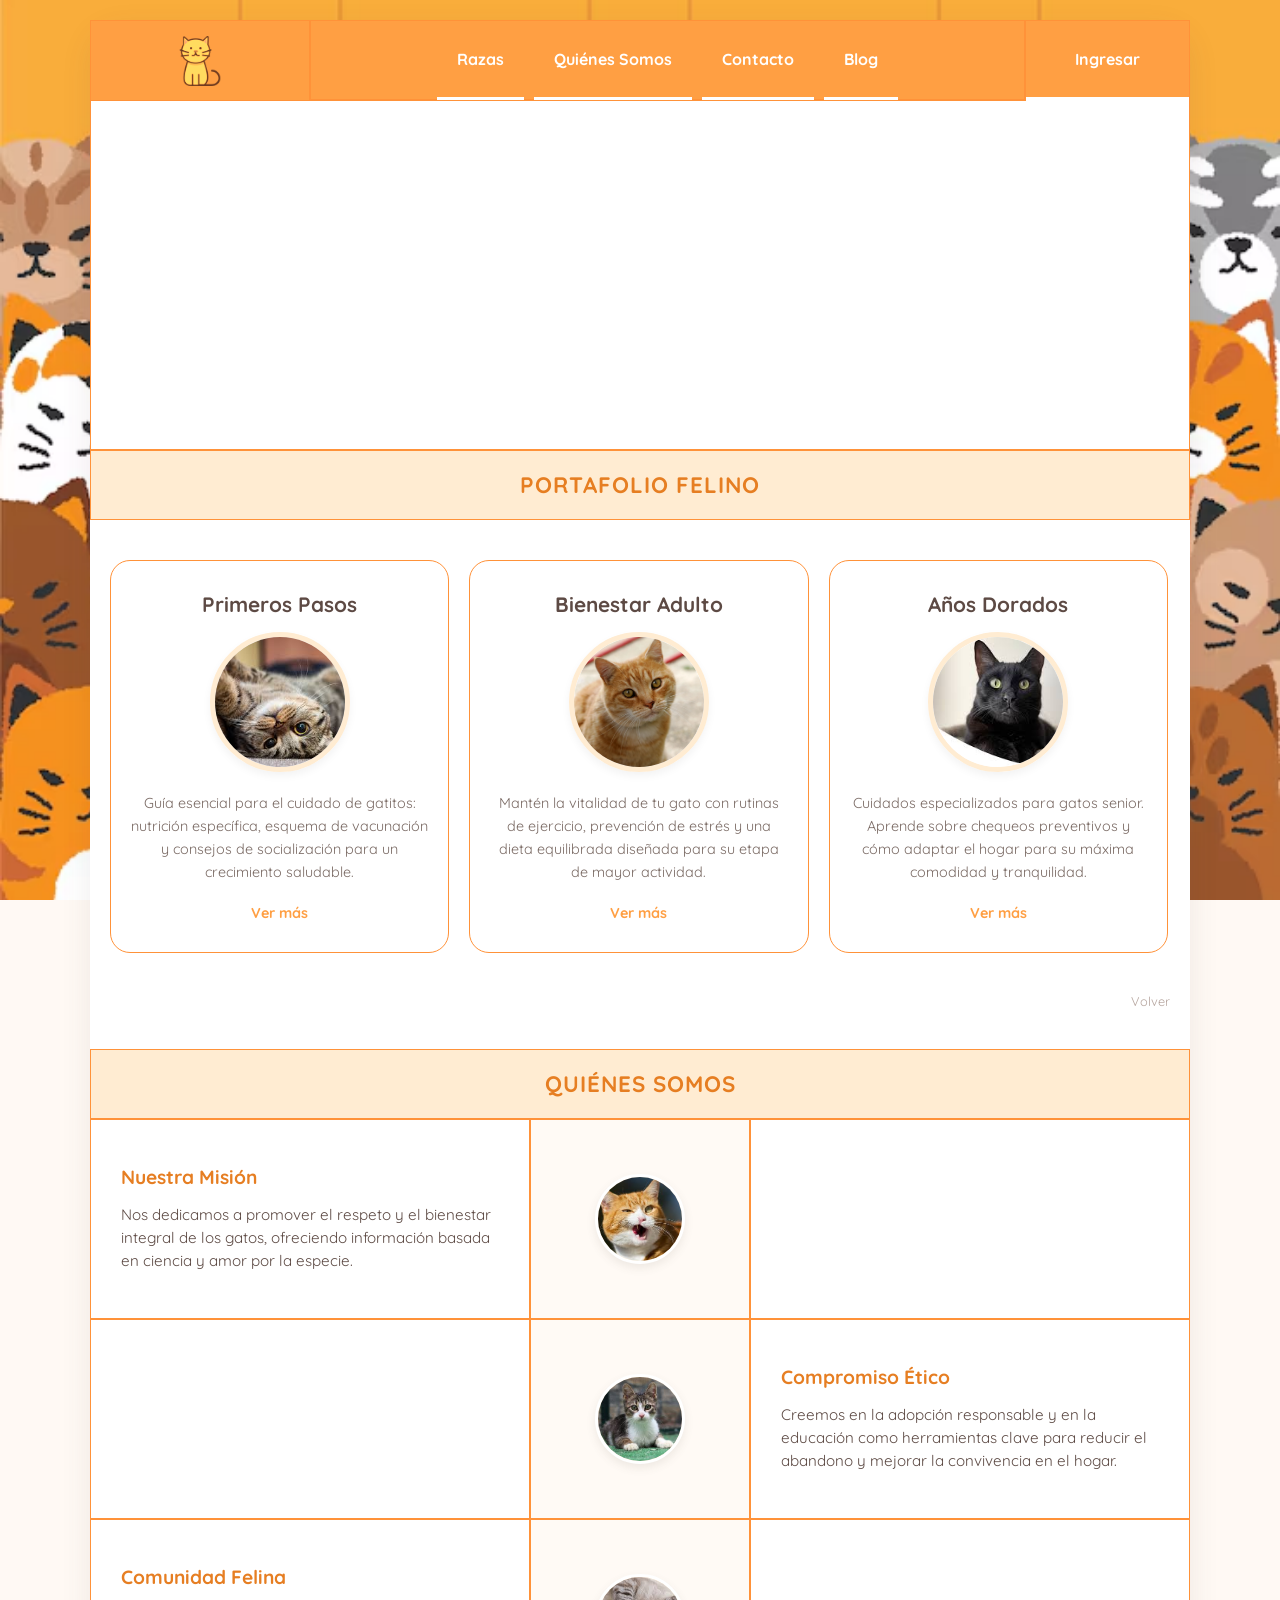
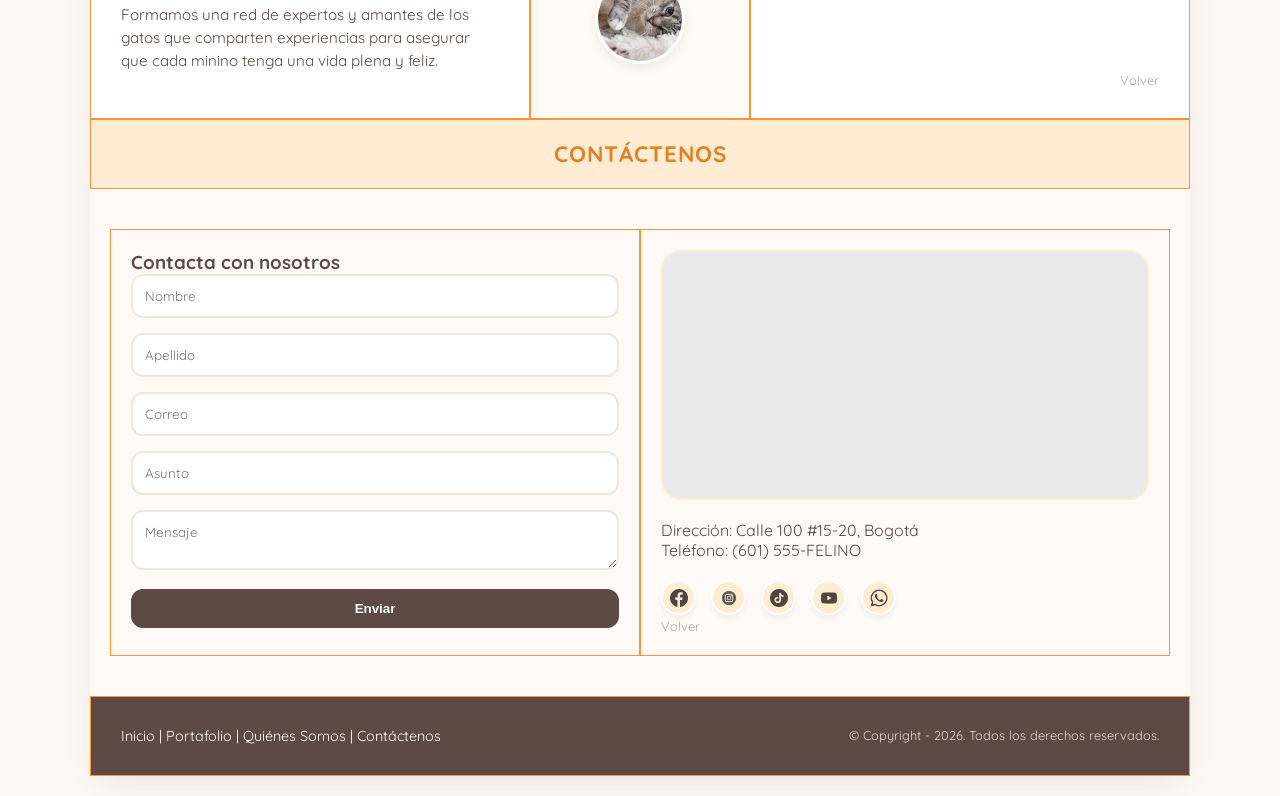
==== commit 6033a941: "Front2.1.4" ====
--- a/index.html
+++ b/index.html
@@ -42,7 +42,7 @@
                     <li><a href="#">Ingresar</a>
                         <ul>
                             <li><a href="#">Registro</a></li>
-                            <li><a href="html/ingreso.html">Login</a></li>
+                            <li><a href="HTML/ingreso.html">Login</a></li>
                         </ul>
                     </li>
                 </ul>
--- a/CSS/estilos.css
+++ b/CSS/estilos.css
@@ -9,7 +9,7 @@
 
 body {
     background-color: #fff9f4; 
-    background-image: url('IMG/CATBG.jpg');
+    background-image: url('../IMG/CATBG.jpg');
     background-size: 100% 100%;
     background-attachment: fixed;
     font-family: 'Quicksand', sans-serif; 
